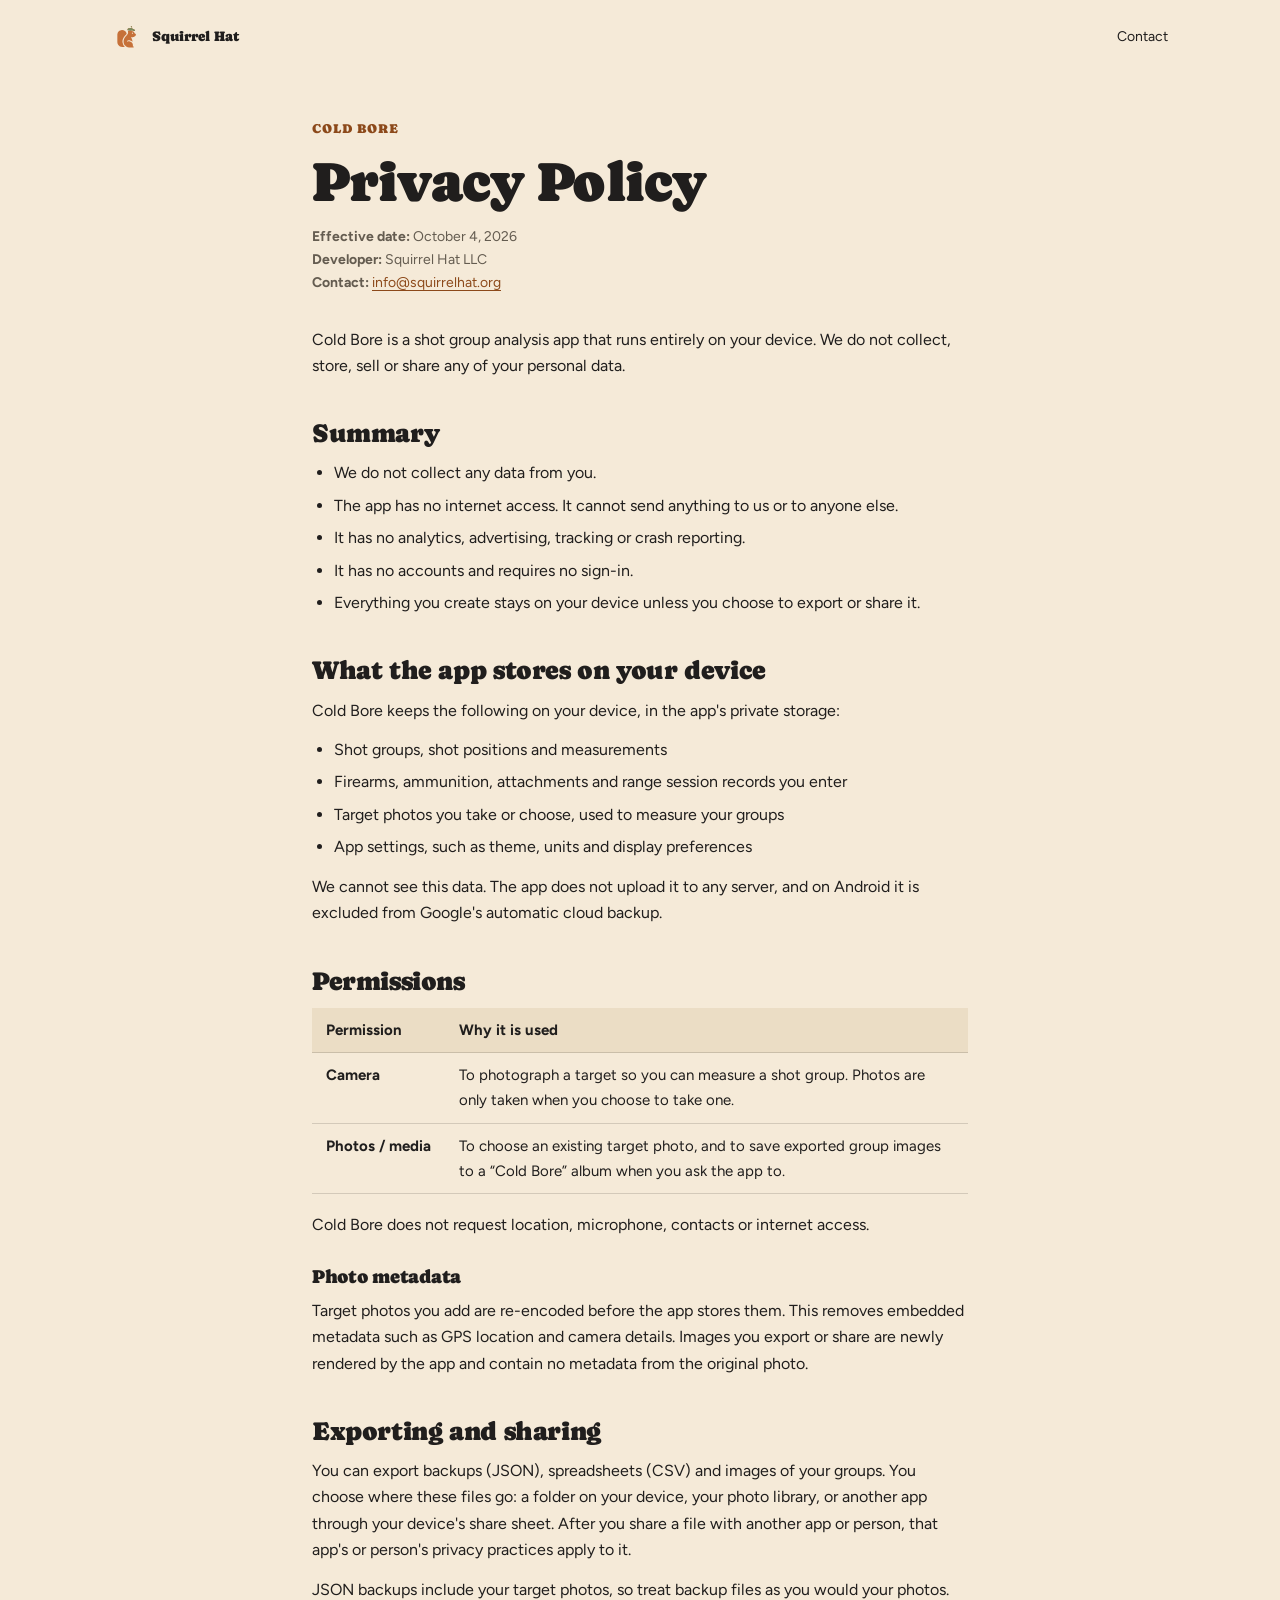
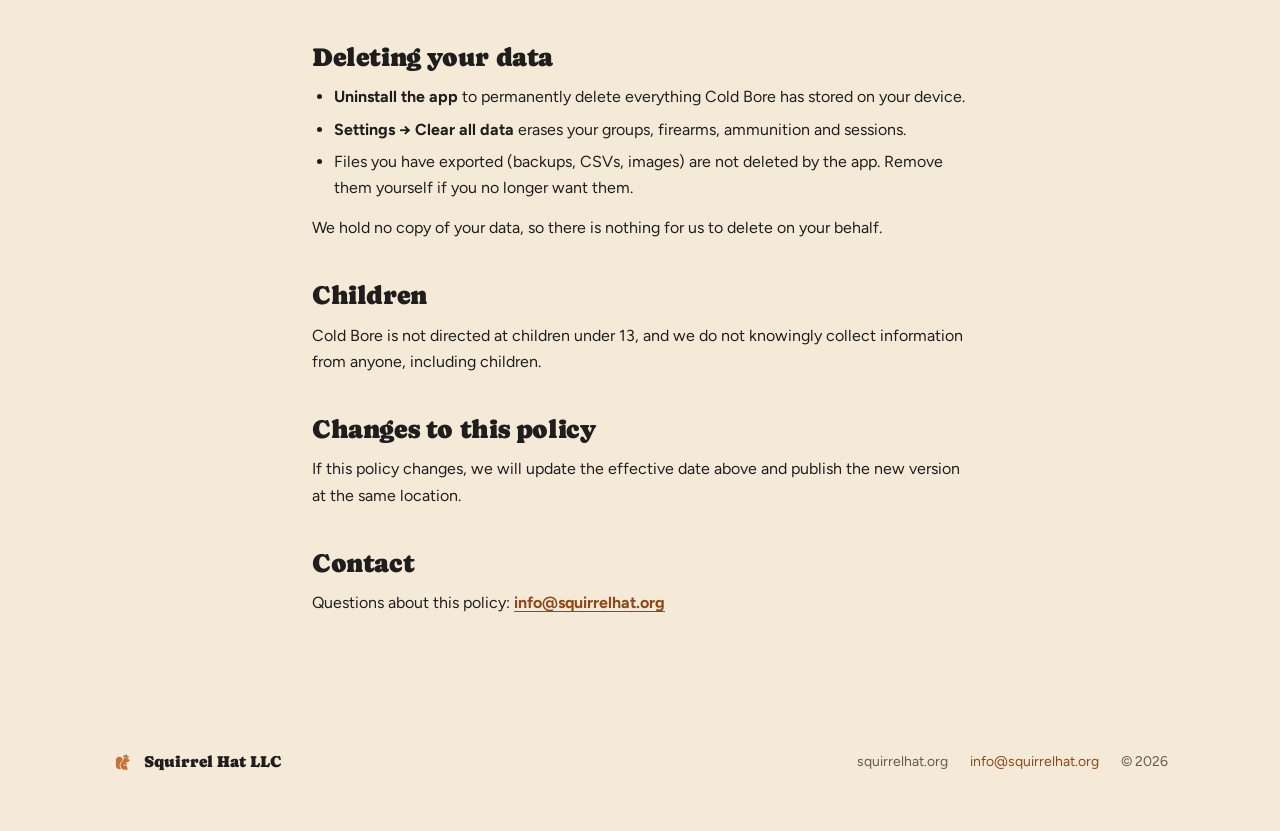
==== cold-bore/privacy/index.html @ bce7f068 "Add Cold Bore privacy policy page Serves the Cold Bore app's privacy policy at /cold-bore/privacy, w" ====
<!DOCTYPE html>
<html lang="en">
<head>
<meta charset="utf-8">
<meta name="viewport" content="width=device-width, initial-scale=1">
<title>Cold Bore Privacy Policy - Squirrel Hat</title>
<meta name="description" content="Privacy policy for Cold Bore, an app by Squirrel Hat LLC.">
<link rel="icon" href="/assets/mascot.svg" type="image/svg+xml">
<link rel="icon" href="/assets/favicon-32.png" type="image/png" sizes="32x32">
<link rel="shortcut icon" href="/favicon.ico">
<link rel="apple-touch-icon" href="/assets/apple-touch-icon.png">
<link rel="stylesheet" href="/css/styles.css">
<link rel="preconnect" href="https://fonts.gstatic.com" crossorigin>
</head>
<body>
<div class="sh-page">

  <nav class="nav sh-nav">
    <a href="/" class="nav-brand">
      <img class="sh-brand-mark" src="/assets/mascot.svg" alt="" />
      Squirrel Hat
    </a>
    <a href="/#contact">Contact</a>
  </nav>

  <main class="sh-doc">
    <h6>Cold Bore</h6>
    <h1>Privacy Policy</h1>
    <p class="sh-doc-meta">
      <strong>Effective date:</strong> October 4, 2026<br>
      <strong>Developer:</strong> Squirrel Hat LLC<br>
      <strong>Contact:</strong> <a href="mailto:info@squirrelhat.org">info@squirrelhat.org</a>
    </p>

    <p>Cold Bore is a shot group analysis app that runs entirely on your device. We do not collect, store, sell or share any of your personal data.</p>

    <h2>Summary</h2>
    <ul>
      <li>We do not collect any data from you.</li>
      <li>The app has no internet access. It cannot send anything to us or to anyone else.</li>
      <li>It has no analytics, advertising, tracking or crash reporting.</li>
      <li>It has no accounts and requires no sign-in.</li>
      <li>Everything you create stays on your device unless you choose to export or share it.</li>
    </ul>

    <h2>What the app stores on your device</h2>
    <p>Cold Bore keeps the following on your device, in the app's private storage:</p>
    <ul>
      <li>Shot groups, shot positions and measurements</li>
      <li>Firearms, ammunition, attachments and range session records you enter</li>
      <li>Target photos you take or choose, used to measure your groups</li>
      <li>App settings, such as theme, units and display preferences</li>
    </ul>
    <p>We cannot see this data. The app does not upload it to any server, and on Android it is excluded from Google's automatic cloud backup.</p>

    <h2>Permissions</h2>
    <div class="sh-doc-table">
      <table>
        <thead>
          <tr><th>Permission</th><th>Why it is used</th></tr>
        </thead>
        <tbody>
          <tr><td><strong>Camera</strong></td><td>To photograph a target so you can measure a shot group. Photos are only taken when you choose to take one.</td></tr>
          <tr><td><strong>Photos / media</strong></td><td>To choose an existing target photo, and to save exported group images to a &ldquo;Cold Bore&rdquo; album when you ask the app to.</td></tr>
        </tbody>
      </table>
    </div>
    <p>Cold Bore does not request location, microphone, contacts or internet access.</p>

    <h3>Photo metadata</h3>
    <p>Target photos you add are re-encoded before the app stores them. This removes embedded metadata such as GPS location and camera details. Images you export or share are newly rendered by the app and contain no metadata from the original photo.</p>

    <h2>Exporting and sharing</h2>
    <p>You can export backups (JSON), spreadsheets (CSV) and images of your groups. You choose where these files go: a folder on your device, your photo library, or another app through your device's share sheet. After you share a file with another app or person, that app's or person's privacy practices apply to it.</p>
    <p>JSON backups include your target photos, so treat backup files as you would your photos.</p>

    <h2>Deleting your data</h2>
    <ul>
      <li><strong>Uninstall the app</strong> to permanently delete everything Cold Bore has stored on your device.</li>
      <li><strong>Settings &rarr; Clear all data</strong> erases your groups, firearms, ammunition and sessions.</li>
      <li>Files you have exported (backups, CSVs, images) are not deleted by the app. Remove them yourself if you no longer want them.</li>
    </ul>
    <p>We hold no copy of your data, so there is nothing for us to delete on your behalf.</p>

    <h2>Children</h2>
    <p>Cold Bore is not directed at children under 13, and we do not knowingly collect information from anyone, including children.</p>

    <h2>Changes to this policy</h2>
    <p>If this policy changes, we will update the effective date above and publish the new version at the same location.</p>

    <h2>Contact</h2>
    <p>Questions about this policy: <a href="mailto:info@squirrelhat.org"><strong>info@squirrelhat.org</strong></a></p>
  </main>

  <footer class="sh-footer">
    <div class="sh-footer-brand">
      <img class="sh-footer-mark" src="/assets/mascot.svg" alt="" />
      Squirrel Hat LLC
    </div>
    <div class="sh-footer-links">
      <span>squirrelhat.org</span>
      <a href="mailto:info@squirrelhat.org">info@squirrelhat.org</a>
      <span>© 2026</span>
    </div>
  </footer>
</div>
</body>
</html>
---- css/styles.css ----
/* Organic — design-system tokens and component classes. */
@import url('https://fonts.googleapis.com/css2?family=Caprasimo:wght@400&family=Figtree:wght@400;600;700&display=swap');

:root {
  --color-bg: #f5ead8;
  --color-surface: #ebddc5;
  --color-text: #201e1d;
  --color-accent: #c67139;
  --color-accent-2: #7a8a5e;
  --color-divider: color-mix(in srgb, #201e1d 16%, transparent);

  --color-neutral-100: #f9f4ed;
  --color-neutral-200: #eee7db;
  --color-neutral-300: #dcd3c4;
  --color-neutral-400: #c0b6a5;
  --color-neutral-500: #a19786;
  --color-neutral-600: #82796a;
  --color-neutral-700: #645c50;
  --color-neutral-800: #474238;
  --color-neutral-900: #2e2b25;

  --color-accent-100: #fff2eb;
  --color-accent-200: #ffe1d0;
  --color-accent-300: #ffc6a5;
  --color-accent-400: #f6a06b;
  --color-accent-500: #d67f48;
  --color-accent-600: #b2622d;
  --color-accent-700: #8c491a;
  --color-accent-800: #643312;
  --color-accent-900: #402310;

  --color-accent-2-100: #f0fae1;
  --color-accent-2-200: #e1eecc;
  --color-accent-2-300: #ccdbb2;
  --color-accent-2-400: #aebf92;
  --color-accent-2-500: #8fa073;
  --color-accent-2-600: #728157;
  --color-accent-2-700: #56633f;
  --color-accent-2-800: #3d472b;
  --color-accent-2-900: #272e1b;

  --font-heading: "Caprasimo", system-ui, sans-serif;
  --font-heading-weight: 400;
  --font-body: "Figtree", system-ui, sans-serif;

  --space-1: 4.4px;
  --space-2: 8.8px;
  --space-3: 13.2px;
  --space-4: 17.6px;
  --space-6: 26.4px;
  --space-8: 35.2px;

  --radius-sm: 8px;
  --radius-md: 16px;
  --radius-lg: 28px;

  --shadow-sm: 0 1px 2px color-mix(in srgb, #2e2b25 14%, transparent);
  --shadow-md: 0 3px 10px color-mix(in srgb, #2e2b25 16%, transparent);
  --shadow-lg: 0 12px 32px color-mix(in srgb, #2e2b25 22%, transparent);
}

body {
  background: var(--color-bg);
  color: var(--color-text);
  font-family: var(--font-body);
}
h1, h2, h3, h4 { font-family: var(--font-heading); font-weight: var(--font-heading-weight); }

*, *::before, *::after { box-sizing: border-box; }
body { margin: 0; font-size: 15px; line-height: 1.55; font-weight: 400; }
h1, h2, h3, h4, h5, h6 {
  font-family: var(--font-heading); font-weight: var(--font-heading-weight);
  line-height: 1.12; letter-spacing: -0.015em; margin: 0 0 var(--space-2);
}
h1 { font-size: 42px; }
h2 { font-size: 32px; }
h3 { font-size: 25px; }
h4 { font-size: 20px; }
h5 { font-size: 16px; }
h6 { font-size: 13px; }
h6 { letter-spacing: 0.08em; text-transform: uppercase; }
p { margin: 0 0 var(--space-3); }
a { color: var(--color-accent-700); text-underline-offset: 3px; text-decoration: none; }
a:hover { color: var(--color-accent); }
img { display: block; max-width: 100%; }
figure { margin: 0; }
figcaption {
  font-size: 11px; margin-top: var(--space-1);
  color: color-mix(in srgb, var(--color-text) 55%, transparent);
}
.text-muted { color: color-mix(in srgb, var(--color-text) 55%, transparent); }
:focus { outline: none; }
:focus-visible { outline: 2px solid var(--color-accent); outline-offset: 2px; }
::selection { background: color-mix(in srgb, var(--color-accent) 30%, transparent); }

.hr {
  height: 1px; border: 0; margin: var(--space-4) 0;
  background: var(--color-divider);
}

/* — buttons — */
.btn {
  display: inline-flex; align-items: center; justify-content: center; gap: 6px;
  cursor: pointer; text-decoration: none;
  font-family: var(--font-heading); font-weight: var(--font-heading-weight);
  font-size: 14px; line-height: 1.2; color: var(--color-text);
  background: transparent; border: 1px solid transparent;
  padding: var(--space-2) calc(var(--space-3) * 1.2);
  border-radius: var(--radius-md);
}
.btn svg { display: block; }
.btn:disabled { opacity: 0.45; cursor: not-allowed; }
.btn-primary { background: var(--color-accent); color: var(--color-bg); }
.btn-primary:hover { background: var(--color-accent-600); }
.btn-primary:active { background: var(--color-accent-700); }
.btn-secondary { border-color: var(--color-divider); }
.btn-secondary:hover { background: color-mix(in srgb, var(--color-text) 7%, transparent); }
.btn-secondary:active { background: color-mix(in srgb, var(--color-text) 14%, transparent); }
.btn-block { width: 100%; margin-top: var(--space-2); }

/* — forms — */
.field > label {
  display: block; font-size: 12px; margin-bottom: 5px;
  color: color-mix(in srgb, var(--color-text) 70%, transparent);
}
.input {
  width: 100%; min-height: 36px; padding: 6px 10px; font: inherit;
  font-size: 14px; color: var(--color-text); caret-color: var(--color-accent);
  background: var(--color-surface);
  border: 1px solid var(--color-divider); border-radius: var(--radius-md);
}
.input:hover { border-color: color-mix(in srgb, var(--color-text) 45%, transparent); }
.input:focus-visible { border-color: var(--color-accent); outline-offset: 0; }
textarea.input { min-height: 90px; resize: vertical; }

/* — cards — */
.card {
  display: flex; flex-direction: column; gap: var(--space-2);
  padding: var(--space-3); border-radius: var(--radius-md); background: var(--color-surface);
}
.card-title {
  font-family: var(--font-heading); font-weight: var(--font-heading-weight);
  font-size: 17px; line-height: 1.2;
}
.card-body { margin: 0; font-size: 13px; opacity: 0.8; flex: 1; }
.elev-sm { box-shadow: var(--shadow-sm); }
.elev-md { box-shadow: var(--shadow-md); }
.elev-lg { box-shadow: var(--shadow-lg); }

/* — tags — */
.tag {
  display: inline-flex; align-items: center; font-size: 11px;
  letter-spacing: 0.02em; padding: 3px 10px;
  border-radius: calc(var(--radius-md) * 0.75);
}
.tag-accent-2 { background: var(--color-accent-2-100); color: var(--color-accent-2-800); }

/* — navigation — */
.nav {
  display: flex; align-items: center; gap: var(--space-4);
  padding: var(--space-3) var(--space-4);
}
.nav-brand {
  display: flex; align-items: center; gap: 10px;
  font-family: var(--font-heading); font-weight: var(--font-heading-weight);
  font-size: 18px; margin-right: auto;
}
.nav a { color: inherit; text-decoration: none; font-size: 14px; }
.nav a:hover, .nav a[aria-current='page'] { color: var(--color-accent); }

/* — rounded frame — */
.card { border-radius: calc(var(--radius-lg) * 1.15); }
.btn, .tag, .input { border-radius: 999px; }
.input { padding-inline: 14px; }

/* ══════════════════════════════════════════════════════════════════════
   Squirrel Hat landing page
   ══════════════════════════════════════════════════════════════════ */

body { overflow-x: hidden; }

.sh-page {
  background: var(--color-bg);
  color: var(--color-text);
  font-family: var(--font-body);
  min-height: 100vh;
}

.sh-nav {
  max-width: 1120px;
  margin: 0 auto;
  padding: 22px clamp(20px, 5vw, 32px);
  gap: clamp(16px, 3vw, 24px);
}

.sh-brand-mark {
  width: 30px; height: 30px;
}

.sh-hero {
  position: relative;
  max-width: 1120px;
  margin: 0 auto;
  padding: clamp(24px, 5vw, 40px) clamp(20px, 5vw, 32px) clamp(56px, 9vw, 96px);
  display: grid;
  grid-template-columns: minmax(0, 1.15fr) minmax(0, 0.85fr);
  gap: clamp(24px, 5vw, 56px);
  align-items: center;
}

.sh-hero-copy { position: relative; z-index: 2; }

.sh-hero h1 {
  font-size: clamp(40px, 8.5vw, 86px);
  line-height: 1.02;
  letter-spacing: -0.02em;
  margin: 22px 0 0;
  max-width: 15ch;
  text-wrap: balance;
}

.sh-hero-lede {
  font-size: clamp(17px, 2.4vw, 20px);
  line-height: 1.55;
  max-width: 46ch;
  margin: 24px 0 0;
  color: var(--color-neutral-800);
}

.sh-hero-actions {
  display: flex; flex-wrap: wrap; gap: 12px; margin-top: 34px;
}
.sh-hero-actions .btn { font-size: 16px; padding: 14px 26px; }

.sh-mascot-wrap {
  display: grid; place-items: center;
  width: min(320px, 68vw);
  margin-inline: auto;
}

@keyframes sh-bobble {
  0%, 100% { transform: translateY(0) rotate(-3deg); }
  50% { transform: translateY(-10px) rotate(2deg); }
}
.sh-mascot {
  width: 100%; height: auto; display: block;
  animation: sh-bobble 6s ease-in-out infinite;
}

.sh-work {
  max-width: 1120px;
  margin: 0 auto;
  padding: 8px clamp(20px, 5vw, 32px) clamp(56px, 9vw, 96px);
}
.sh-work h6 { color: var(--color-accent-700); margin: 0 0 14px; }
.sh-work h2 { font-size: clamp(32px, 3.6vw, 46px); margin: 0; max-width: 22ch; }
.sh-work-lede { font-size: 17px; max-width: 52ch; margin: 18px 0 0; color: var(--color-neutral-800); }

.sh-work-grid {
  display: grid;
  grid-template-columns: repeat(auto-fit, minmax(min(260px, 100%), 1fr));
  gap: 20px;
  margin-top: clamp(30px, 5vw, 44px);
}
.sh-work-grid .card { padding: 30px; gap: 12px; }
.sh-work-grid .card-title { font-size: 23px; margin-top: 6px; }
.sh-work-grid .card-body { font-size: 15px; opacity: 1; color: var(--color-neutral-800); }

.sh-dot {
  width: 44px; height: 44px; border-radius: 999px; display: block;
}
.sh-dot--apps { background: var(--color-accent-300); }
.sh-dot--work { background: var(--color-accent-2-300); }
.sh-dot--experiments { background: var(--color-neutral-400); }

.sh-contact {
  background: var(--color-surface);
  padding: clamp(52px, 8vw, 84px) clamp(20px, 5vw, 32px) clamp(56px, 8vw, 88px);
}
.sh-contact-grid {
  max-width: 1120px;
  margin: 0 auto;
  display: grid;
  grid-template-columns: minmax(0, 0.9fr) minmax(0, 1.1fr);
  gap: clamp(32px, 5vw, 64px);
  align-items: start;
}
.sh-contact h6 { color: var(--color-accent-700); margin: 0 0 14px; }
.sh-contact h2 { font-size: clamp(32px, 3.6vw, 46px); margin: 0; max-width: 16ch; }
.sh-contact-lede { font-size: 17px; max-width: 40ch; margin: 20px 0 0; color: var(--color-neutral-800); }
.sh-contact-email { font-size: 17px; margin: 24px 0 0; }
.sh-contact-email a { font-size: 20px; font-family: var(--font-heading); }

.sh-contact-card { background: var(--color-bg); padding: clamp(22px, 4vw, 34px); gap: 18px; }

.sh-form-row { display: grid; grid-template-columns: 1fr 1fr; gap: 16px; }
.sh-form { display: grid; gap: 18px; }
.sh-form .field label { font-size: 13px; }
.sh-form input.input, .sh-form textarea.input { min-height: 48px; font-size: 16px; }
.sh-form textarea.input { min-height: 130px; border-radius: var(--radius-lg); padding: 12px 14px; }
.sh-form button[type="submit"] { font-size: 16px; padding: 15px 26px; margin-top: 4px; }

.sh-sent { display: none; }
.sh-sent.is-visible { display: grid; }
.sh-sent {
  gap: 14px; padding: 18px 0 10px; justify-items: start;
}
.sh-sent-icon {
  width: 52px; height: 52px; border-radius: 999px;
  background: var(--color-accent-2-300); display: block;
}
.sh-sent-title { font-family: var(--font-heading); font-size: 27px; line-height: 1.15; }
.sh-sent-body { font-size: 16px; margin: 0; color: var(--color-neutral-800); max-width: 34ch; }
.sh-sent button { font-size: 15px; padding: 11px 22px; }

.sh-form.is-hidden { display: none; }

.sh-footer {
  max-width: 1120px;
  margin: 0 auto;
  padding: 40px clamp(20px, 5vw, 32px) 56px;
  display: flex; flex-wrap: wrap; gap: 18px;
  align-items: center; justify-content: space-between;
}
.sh-footer-brand {
  display: flex; align-items: center; gap: 10px;
  font-family: var(--font-heading); font-size: 16px;
}
.sh-footer-mark {
  width: 22px; height: 22px;
}
.sh-footer-links {
  display: flex; flex-wrap: wrap; gap: 22px;
  font-size: 14px; color: var(--color-neutral-700);
}

/* — long-form document pages (privacy policies, terms) — */
.sh-doc {
  max-width: 720px;
  margin: 0 auto;
  padding: clamp(24px, 5vw, 48px) clamp(20px, 5vw, 32px) clamp(48px, 8vw, 80px);
  font-size: 16px;
  line-height: 1.65;
}
.sh-doc h6 { color: var(--color-accent-700); margin: 0 0 14px; }
.sh-doc h1 { font-size: clamp(36px, 6vw, 56px); margin: 0; }
.sh-doc h2 { font-size: clamp(22px, 3vw, 26px); margin: 40px 0 12px; }
.sh-doc h3 { font-size: 19px; margin: 28px 0 10px; }
.sh-doc-meta { color: var(--color-neutral-700); font-size: 14px; margin: 12px 0 32px; }
.sh-doc ul, .sh-doc ol { padding-left: 1.4em; margin: 0 0 var(--space-3); }
.sh-doc li { margin-bottom: 6px; }
.sh-doc a { text-decoration: underline; }
.sh-doc-table { overflow-x: auto; margin: 0 0 var(--space-4); }
.sh-doc table { width: 100%; border-collapse: collapse; font-size: 15px; }
.sh-doc th, .sh-doc td {
  text-align: left; vertical-align: top;
  padding: 10px 14px; border-bottom: 1px solid var(--color-divider);
}
.sh-doc th { font-weight: 700; background: var(--color-surface); }
.sh-doc td:first-child { white-space: nowrap; }

@keyframes sh-crumb {
  0% { transform: scale(1); opacity: .75; }
  100% { transform: scale(.2) translateY(14px); opacity: 0; }
}
.sh-crumb {
  position: absolute; width: 10px; height: 10px; border-radius: 50%;
  pointer-events: none; animation: sh-crumb 900ms ease-in forwards;
}

@media (max-width: 860px) {
  .sh-hero { grid-template-columns: 1fr !important; gap: 20px !important; }
  .sh-mascot-wrap { grid-row: 1 !important; justify-self: start !important; margin-inline: 0 !important; }
  .sh-contact-grid { grid-template-columns: 1fr !important; gap: 36px !important; }
}
@media (max-width: 560px) {
  .sh-nav { flex-wrap: wrap !important; row-gap: 10px !important; }
  .sh-form-row { grid-template-columns: 1fr !important; }
  .sh-hero-actions > a { flex: 1 1 100% !important; }
  .sh-footer { flex-direction: column !important; align-items: flex-start !important; }
}
@media (prefers-reduced-motion: reduce) {
  .sh-mascot { animation: none !important; }
}
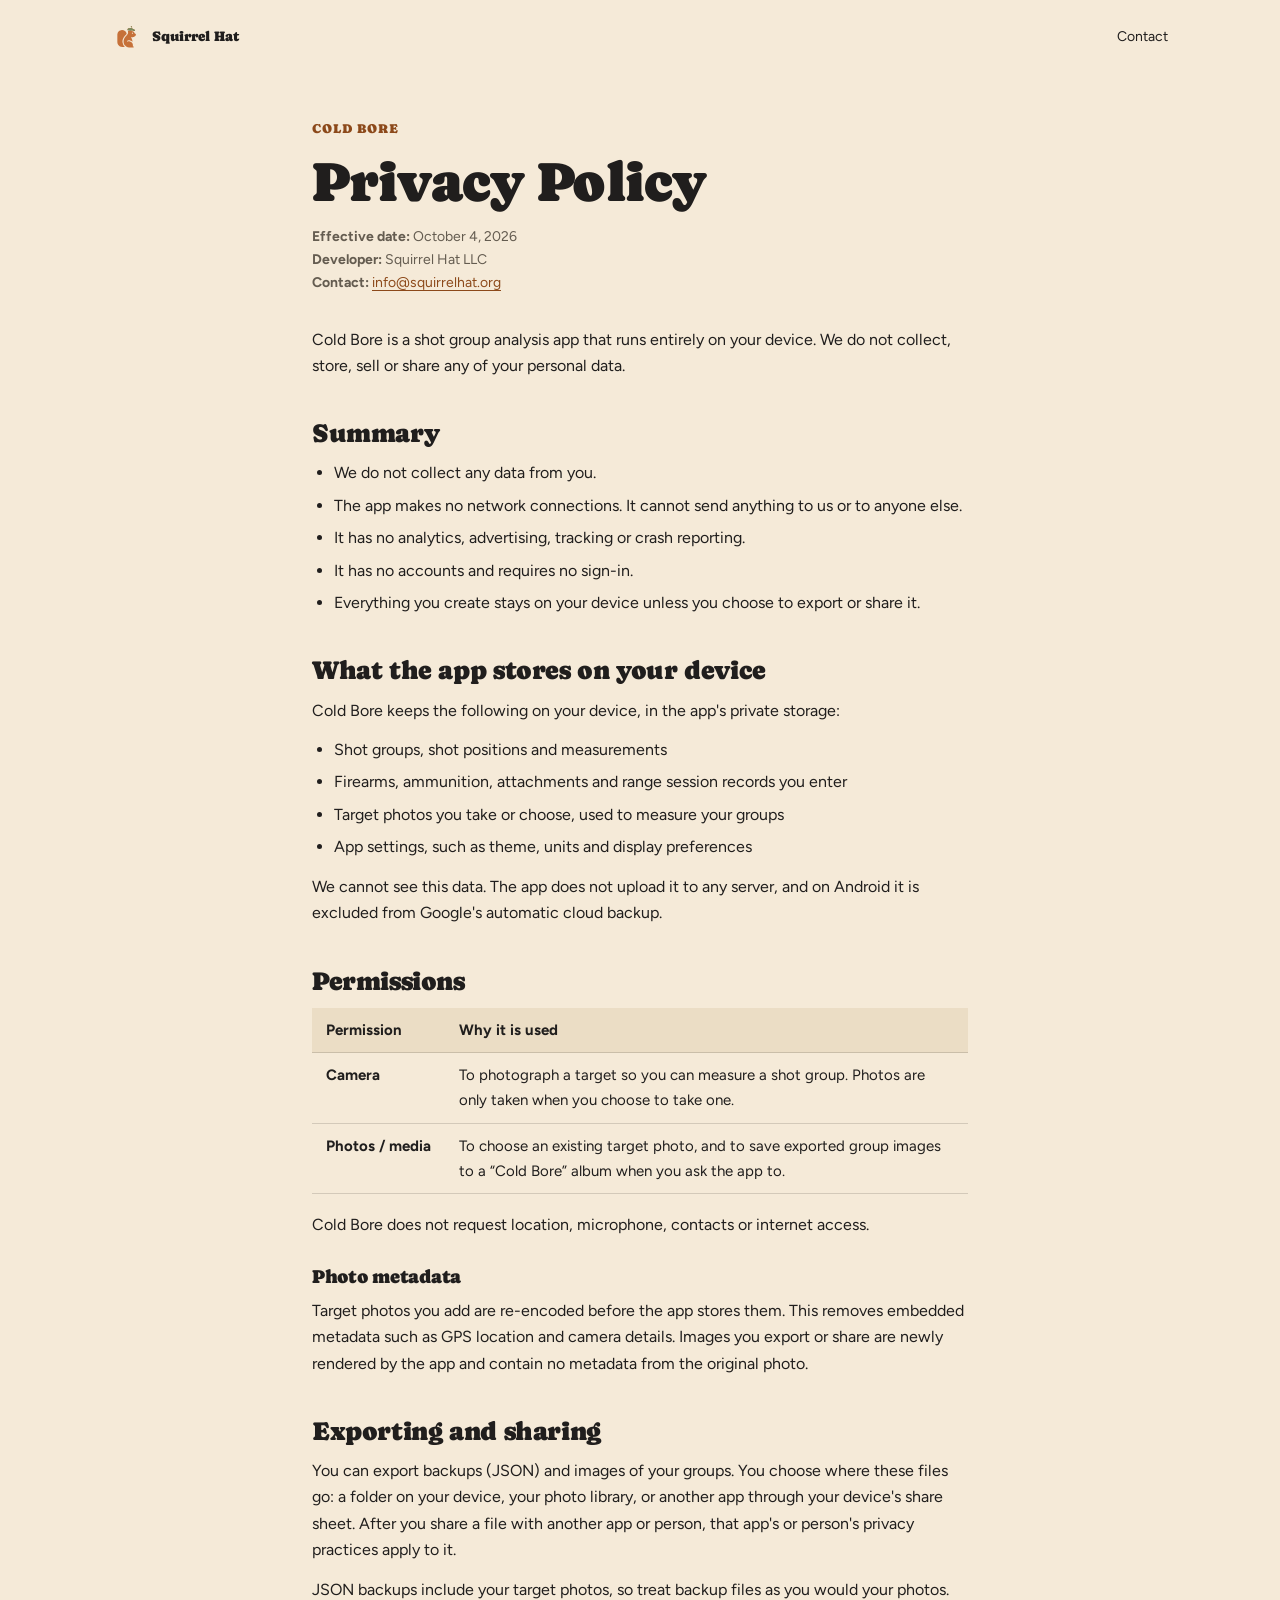
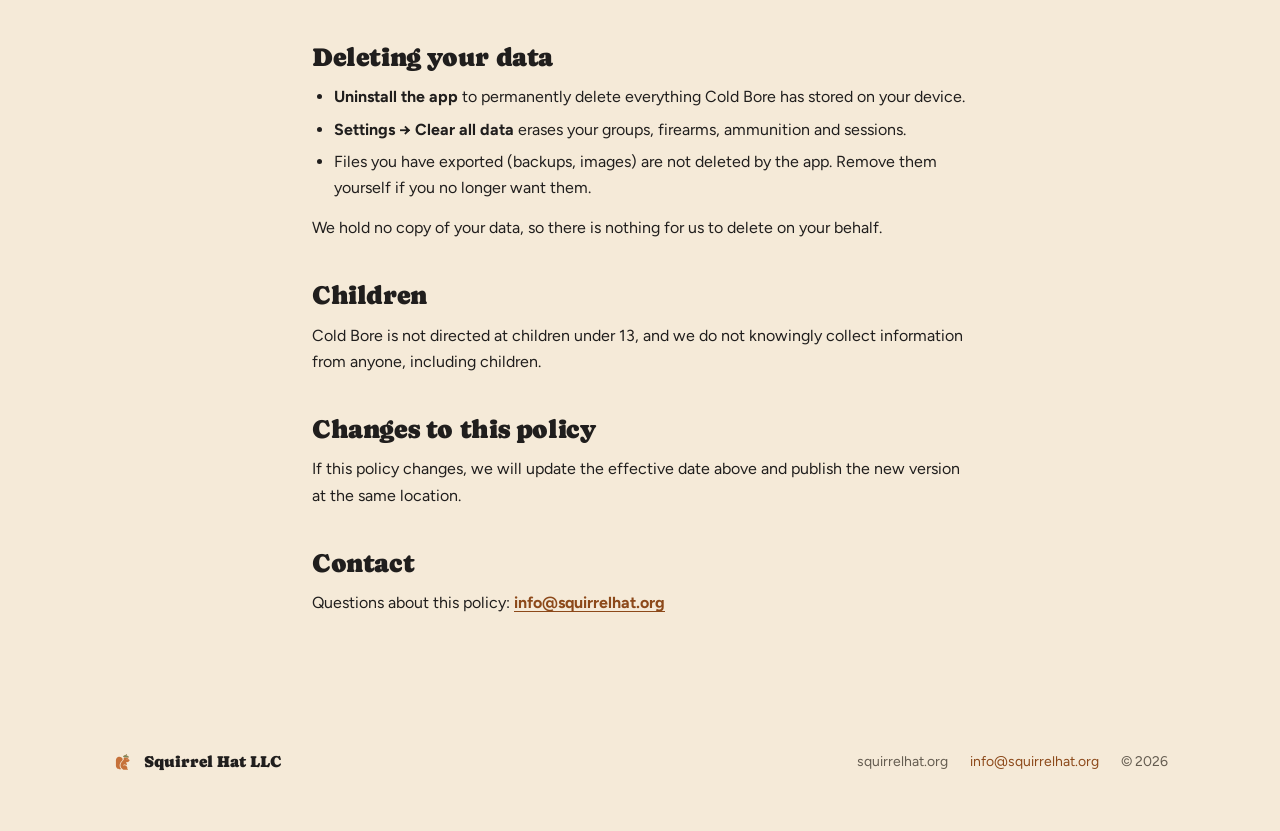
==== commit dd07219d: "Update Cold Bore privacy policy Sync with the app's PRIVACY.md: describe the app as making no networ" ====
--- a/cold-bore/privacy/index.html
+++ b/cold-bore/privacy/index.html
@@ -37,7 +37,7 @@
     <h2>Summary</h2>
     <ul>
       <li>We do not collect any data from you.</li>
-      <li>The app has no internet access. It cannot send anything to us or to anyone else.</li>
+      <li>The app makes no network connections. It cannot send anything to us or to anyone else.</li>
       <li>It has no analytics, advertising, tracking or crash reporting.</li>
       <li>It has no accounts and requires no sign-in.</li>
       <li>Everything you create stays on your device unless you choose to export or share it.</li>
@@ -71,14 +71,14 @@
     <p>Target photos you add are re-encoded before the app stores them. This removes embedded metadata such as GPS location and camera details. Images you export or share are newly rendered by the app and contain no metadata from the original photo.</p>
 
     <h2>Exporting and sharing</h2>
-    <p>You can export backups (JSON), spreadsheets (CSV) and images of your groups. You choose where these files go: a folder on your device, your photo library, or another app through your device's share sheet. After you share a file with another app or person, that app's or person's privacy practices apply to it.</p>
+    <p>You can export backups (JSON) and images of your groups. You choose where these files go: a folder on your device, your photo library, or another app through your device's share sheet. After you share a file with another app or person, that app's or person's privacy practices apply to it.</p>
     <p>JSON backups include your target photos, so treat backup files as you would your photos.</p>
 
     <h2>Deleting your data</h2>
     <ul>
       <li><strong>Uninstall the app</strong> to permanently delete everything Cold Bore has stored on your device.</li>
       <li><strong>Settings &rarr; Clear all data</strong> erases your groups, firearms, ammunition and sessions.</li>
-      <li>Files you have exported (backups, CSVs, images) are not deleted by the app. Remove them yourself if you no longer want them.</li>
+      <li>Files you have exported (backups, images) are not deleted by the app. Remove them yourself if you no longer want them.</li>
     </ul>
     <p>We hold no copy of your data, so there is nothing for us to delete on your behalf.</p>
 
